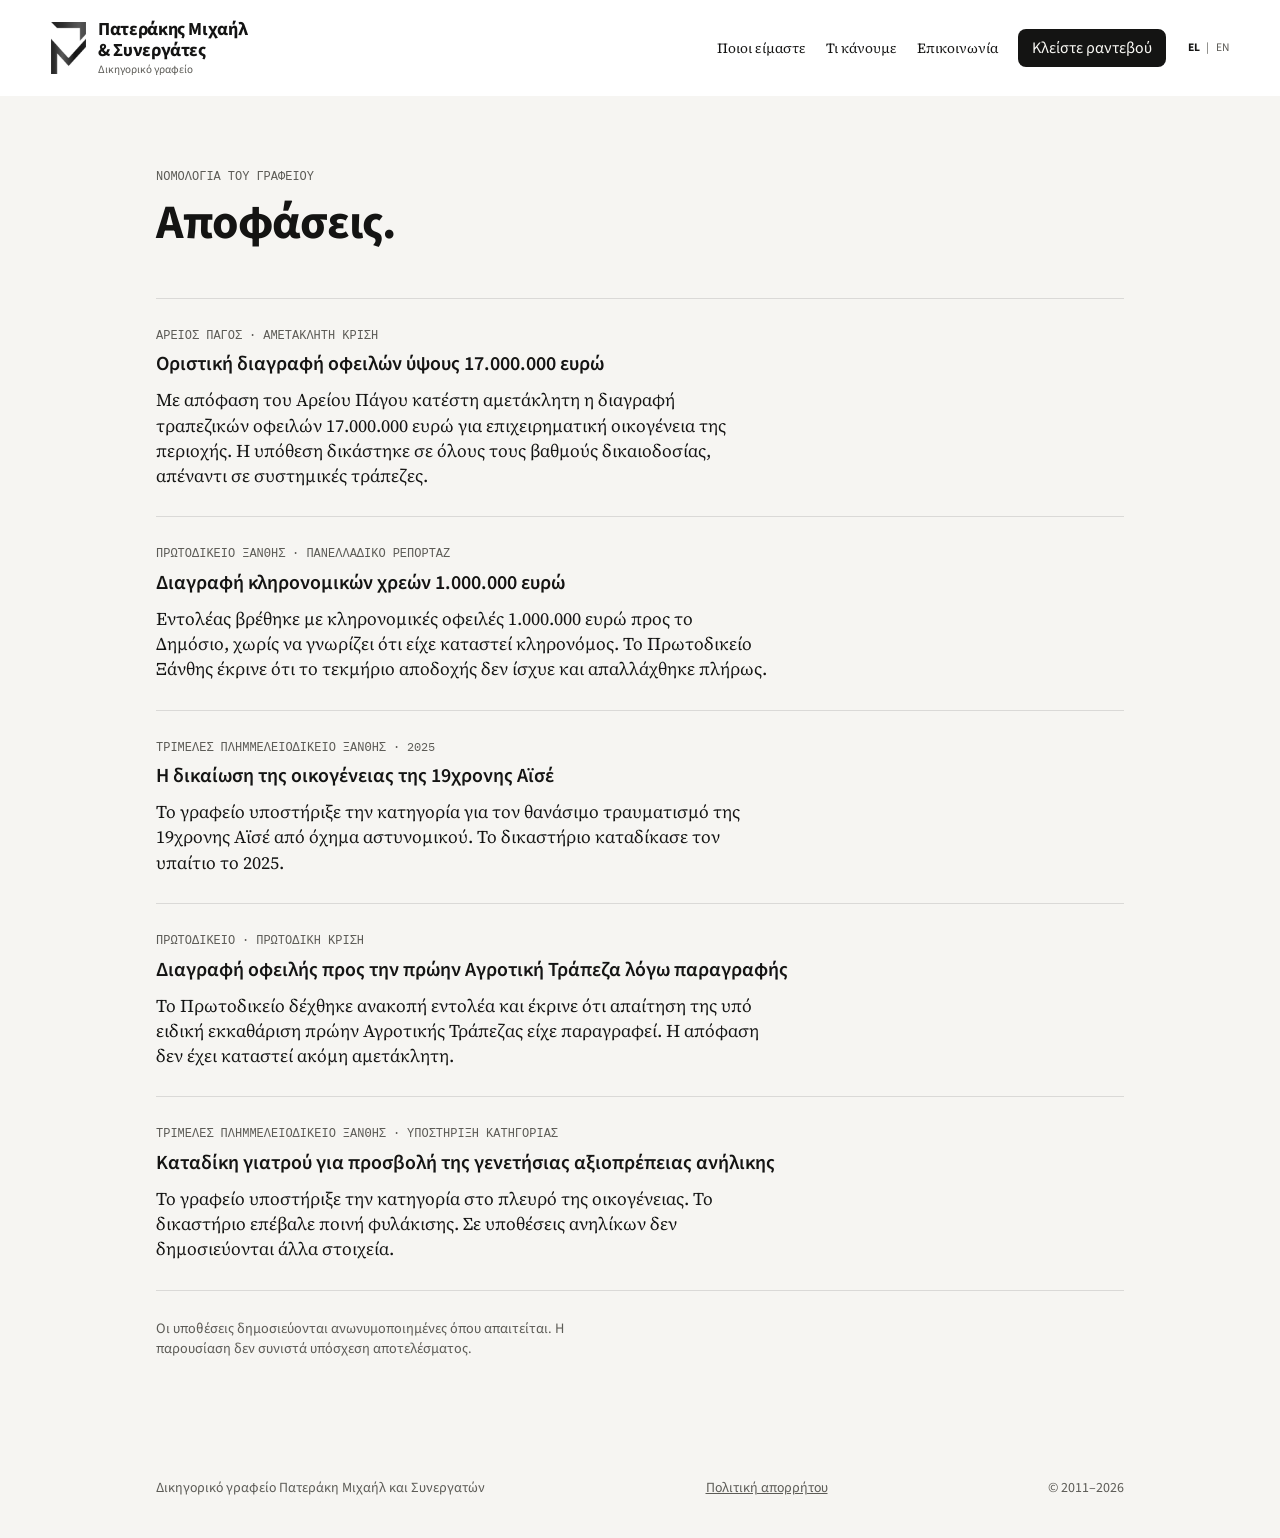
==== apofaseis.html @ 42102707 "deploy 2026-09-04 16:40" ====
<!DOCTYPE html>
<html lang="el">
<head>
<meta charset="utf-8">
<meta name="viewport" content="width=device-width, initial-scale=1">
<title data-i18n="title.apofaseis">Αποφάσεις σε υποθέσεις του γραφείου | Δικηγορικό γραφείο Πατεράκη, Ξάνθη</title>
<link rel="icon" href="favicon.png" type="image/png">
<link rel="apple-touch-icon" href="apple-touch-icon.png">
<link rel="preload" href="fonts/SourceSerif4-normal-600-greek.woff2" as="font" type="font/woff2" crossorigin>
<link rel="preload" href="fonts/SourceSans3-normal-400-greek.woff2" as="font" type="font/woff2" crossorigin>
<link rel="stylesheet" href="fonts.css">
<style>
:root{
  --bg:#F6F5F2;
  --ink:#141413;
  --mute:#5C5B56;
  --line:rgba(20,20,19,.12);
  --gold:#C4A35A;
  --gold-2:#E0C57A;
  --sans:"Source Sans 3", Arial, sans-serif;
  --serif:"Source Serif 4", Georgia, serif;
  --mono:"IBM Plex Mono", ui-monospace, monospace;
}
*{box-sizing:border-box}
html{scroll-behavior:smooth}
body{
  margin:0;
  background:var(--bg);
  color:var(--ink);
  font-family:var(--serif);
  font-size:1.25rem;
  line-height:1.4;
  font-weight:400;
  -webkit-font-smoothing:antialiased;
}
a{color:inherit}
:focus-visible{outline:1px solid var(--ink); outline-offset:3px}
.wrap{max-width:1080px; margin:0 auto; padding:0 clamp(24px,5vw,56px)}
header{position:sticky; top:0; z-index:20; background:#FFFFFF}
header .wrap{
  display:flex; align-items:center; justify-content:space-between;
  height:96px; gap:24px; max-width:none; width:100%;
  padding:0 clamp(24px,4vw,56px);
}
.brand{display:flex; align-items:center; gap:12px; text-decoration:none; flex:none; min-width:0; max-width:280px}
.brand .bmark{height:52px; width:auto; display:block}
.brand .name{display:flex; flex-direction:column; gap:0; font-family:var(--sans); color:var(--ink); line-height:1.15}
.brand .n1,.brand .n2{font-size:1.15rem; font-weight:700; letter-spacing:-.02em}
.brand .n3{margin-top:3px; font-size:.7rem; font-weight:400; color:var(--mute)}
nav{display:flex; align-items:center; gap:20px; justify-content:flex-end; flex:1}
nav a{
  text-decoration:none;
  font-family:var(--serif);
  font-size:.875rem;
  font-weight:400;
  line-height:1.3;
  color:var(--ink);
}
nav a:hover{color:var(--mute)}
nav a.on{text-decoration:underline; text-underline-offset:4px}
nav a.btn{
  background:#141413; color:#FAF9F5; padding:8px 14px; border-radius:8px;
  font-family:var(--sans); font-size:1rem; font-weight:400; line-height:1.4; flex:none;
}
nav a.btn:hover{background:#2a2a28; color:#FAF9F5}

.lang{
  display:flex; align-items:center; gap:6px;
  margin-left:2px;
  font-family:var(--sans);
  font-size:.72rem;
  font-weight:400;
  letter-spacing:.04em;
  line-height:1;
  flex:none;
  user-select:none;
}
.lang button{
  background:none; border:0; padding:0;
  font-family:inherit; font-size:inherit;
  font-weight:400;
  color:var(--mute);
  cursor:pointer;
  line-height:1;
}
.lang button.on{
  color:var(--ink);
  font-weight:700;
}
.lang .sep{color:var(--mute)}
@media (max-width:860px){
  header .wrap{height:auto; min-height:64px; flex-wrap:wrap; gap:10px 16px; padding:12px 18px}
  .brand{max-width:100%}
  .brand .bmark{height:36px}
  nav{width:100%; flex-wrap:wrap; gap:8px 12px; justify-content:flex-start}
  nav a{font-size:.68rem}
}
.page{padding:72px 0 96px}
.sec-k{
  margin:0 0 12px;
  font-family:var(--mono);
  font-size:.75rem;
  font-weight:400;
  letter-spacing:0;
  text-transform:uppercase;
  color:var(--mute);
}
h1{
  font-family:var(--sans);
  font-weight:700;
  font-size:clamp(2rem, 4vw, 3rem);
  line-height:1.1;
  letter-spacing:-.02em;
  margin:0 0 48px;
  color:var(--ink);
}
.faq{border-top:1px solid var(--line)}
.faq details{border-bottom:1px solid var(--line)}
.faq summary{
  cursor:pointer; list-style:none; padding:22px 0;
  font-family:var(--sans); font-weight:600; font-size:1.25rem; line-height:1.3; color:var(--ink);
}
.faq summary::-webkit-details-marker{display:none}
.faq summary::after{content:'+'; float:right; color:var(--mute); font-weight:400}
.faq details[open] summary::after{content:'−'}
.faq .a{padding:0 0 22px; color:var(--ink); max-width:68ch; font-size:1.125rem}
.list{border-top:1px solid var(--line)}
.list article{padding:28px 0; border-bottom:1px solid var(--line)}
.list .date{
  margin:0 0 8px;
  font-family:var(--mono);
  font-size:.75rem;
  letter-spacing:0;
  text-transform:uppercase;
  color:var(--mute);
}
.list h2{
  font-family:var(--sans);
  font-weight:600;
  font-size:1.25rem;
  line-height:1.3;
  margin:0 0 10px;
  color:var(--ink);
}
.list p{margin:0; color:var(--ink); max-width:68ch; font-size:1.125rem}
.list a.row{display:block; text-decoration:none}
.list a.row:hover h2{text-decoration:underline; text-underline-offset:3px}
.fine{margin:28px 0 0; color:var(--mute); font-size:.9rem; max-width:68ch; font-family:var(--sans)}
footer{
  padding:24px 0 40px;
  color:var(--mute);
  font-family:var(--sans);
  font-size:.875rem;
}
footer .wrap{display:flex; justify-content:space-between; gap:12px; flex-wrap:wrap}
</style>
<meta name="description" content="Αποφάσεις σε υποθέσεις του δικηγορικού γραφείου Πατεράκη στην Ξάνθη: Άρειος Πάγος, Πρωτοδικείο Ξάνθης, Τριμελές Πλημμελειοδικείο. Ανωνυμοποιημένη παρουσίαση.">
<link rel="canonical" href="https://www.mpaterakis.gr/apofaseis.html">
<meta name="robots" content="noindex, nofollow">
<meta name="theme-color" content="#141413">
<meta property="og:locale" content="el_GR">
<meta property="og:type" content="website">
<meta property="og:site_name" content="Δικηγορικό γραφείο Πατεράκη Μιχαήλ και Συνεργατών">
<meta property="og:title" content="Αποφάσεις σε υποθέσεις του γραφείου | Δικηγορικό γραφείο Πατεράκη, Ξάνθη">
<meta property="og:description" content="Αποφάσεις σε υποθέσεις του δικηγορικού γραφείου Πατεράκη στην Ξάνθη: Άρειος Πάγος, Πρωτοδικείο Ξάνθης, Τριμελές Πλημμελειοδικείο. Ανωνυμοποιημένη παρουσίαση.">
<meta property="og:url" content="https://www.mpaterakis.gr/apofaseis.html">
<meta property="og:image" content="https://www.mpaterakis.gr/og-image.jpg">
<meta property="og:image:width" content="1200">
<meta property="og:image:height" content="630">
<meta name="twitter:card" content="summary_large_image">
<meta name="twitter:title" content="Αποφάσεις σε υποθέσεις του γραφείου | Δικηγορικό γραφείο Πατεράκη, Ξάνθη">
<meta name="twitter:description" content="Αποφάσεις σε υποθέσεις του δικηγορικού γραφείου Πατεράκη στην Ξάνθη: Άρειος Πάγος, Πρωτοδικείο Ξάνθης, Τριμελές Πλημμελειοδικείο. Ανωνυμοποιημένη παρουσίαση.">
<meta name="twitter:image" content="https://www.mpaterakis.gr/og-image.jpg">
<script type="application/ld+json">{"@context": "https://schema.org", "@type": "BreadcrumbList", "itemListElement": [{"@type": "ListItem", "position": 1, "name": "Αρχική", "item": "https://www.mpaterakis.gr/"}, {"@type": "ListItem", "position": 2, "name": "Αποφάσεις", "item": "https://www.mpaterakis.gr/apofaseis.html"}]}</script>
<link rel="alternate" hreflang="el" href="https://www.mpaterakis.gr/apofaseis.html">
<link rel="alternate" hreflang="en" href="https://www.mpaterakis.gr/apofaseis.html?lang=en">
<link rel="alternate" hreflang="x-default" href="https://www.mpaterakis.gr/apofaseis.html">
<meta property="og:locale:alternate" content="en_US">
<script type="application/ld+json">{"@context": "https://schema.org", "@type": "WebPage", "@id": "https://www.mpaterakis.gr/apofaseis.html#webpage", "url": "https://www.mpaterakis.gr/apofaseis.html", "name": "Αποφάσεις σε υποθέσεις του γραφείου | Δικηγορικό γραφείο Πατεράκη, Ξάνθη", "description": "Αποφάσεις σε υποθέσεις του δικηγορικού γραφείου Πατεράκη στην Ξάνθη: Άρειος Πάγος, Πρωτοδικείο Ξάνθης, Τριμελές Πλημμελειοδικείο. Ανωνυμοποιημένη παρουσίαση.", "inLanguage": "el", "isPartOf": {"@type": "WebSite", "@id": "https://www.mpaterakis.gr/#website", "url": "https://www.mpaterakis.gr/", "name": "Δικηγορικό γραφείο Πατεράκη Μιχαήλ και Συνεργατών", "inLanguage": ["el", "en"], "publisher": {"@id": "https://www.mpaterakis.gr/#org"}}, "about": {"@id": "https://www.mpaterakis.gr/#org"}, "primaryImageOfPage": {"@type": "ImageObject", "url": "https://www.mpaterakis.gr/og-image.jpg", "width": 1200, "height": 630}}</script>
</head>
<body>
<header>
  <div class="wrap">
    <a class="brand" href="index.html">
      <img class="bmark" src="logo-mark-black.png" alt="">
      <span class="name"><span class="n1" data-i18n="brand.n1">Πατεράκης Μιχαήλ</span><span class="n2" data-i18n="brand.n2">&amp; Συνεργάτες</span><span class="n3" data-i18n="brand.n3">Δικηγορικό γραφείο</span></span>
    </a>
        <nav>
      <a href="index.html#poioi" data-i18n="nav.who">Ποιοι είμαστε</a>
      <a href="index.html#kanoume" data-i18n="nav.what">Τι κάνουμε</a>
      <a href="index.html#epikoinonia" data-i18n="nav.contact">Επικοινωνία</a>
      <a class="btn" href="index.html#epikoinonia" data-i18n="nav.book">Κλείστε ραντεβού</a>
      <span class="lang" role="group" data-i18n-aria="lang.label" aria-label="Γλώσσα">
        <button type="button" data-lang="el" class="on">EL</button>
        <span class="sep" aria-hidden="true">|</span>
        <button type="button" data-lang="en">EN</button>
      </span>
    </nav>
  </div>
</header>

<main class="page">
  <div class="wrap">
    <p class="sec-k" data-i18n="apo.kicker">Νομολογία του γραφείου</p>
    <h1 data-i18n="apo.h1">Αποφάσεις.</h1>
    <div class="list">
      <article>
        <p class="date" data-i18n="apo.1.date">Άρειος Πάγος · Αμετάκλητη κρίση</p>
        <h2 data-i18n="apo.1.title">Οριστική διαγραφή οφειλών ύψους 17.000.000 ευρώ</h2>
        <p data-i18n="apo.1.body">Με απόφαση του Αρείου Πάγου κατέστη αμετάκλητη η διαγραφή τραπεζικών οφειλών 17.000.000 ευρώ για επιχειρηματική οικογένεια της περιοχής. Η υπόθεση δικάστηκε σε όλους τους βαθμούς δικαιοδοσίας, απέναντι σε συστημικές τράπεζες.</p>
      </article>
      <article>
        <p class="date" data-i18n="apo.2.date">Πρωτοδικείο Ξάνθης · Πανελλαδικό ρεπορτάζ</p>
        <h2 data-i18n="apo.2.title">Διαγραφή κληρονομικών χρεών 1.000.000 ευρώ</h2>
        <p data-i18n="apo.2.body">Εντολέας βρέθηκε με κληρονομικές οφειλές 1.000.000 ευρώ προς το Δημόσιο, χωρίς να γνωρίζει ότι είχε καταστεί κληρονόμος. Το Πρωτοδικείο Ξάνθης έκρινε ότι το τεκμήριο αποδοχής δεν ίσχυε και απαλλάχθηκε πλήρως.</p>
      </article>
      <article>
        <p class="date" data-i18n="apo.3.date">Τριμελές Πλημμελειοδικείο Ξάνθης · 2025</p>
        <h2 data-i18n="apo.3.title">Η δικαίωση της οικογένειας της 19χρονης Αϊσέ</h2>
        <p data-i18n="apo.3.body">Το γραφείο υποστήριξε την κατηγορία για τον θανάσιμο τραυματισμό της 19χρονης Αϊσέ από όχημα αστυνομικού. Το δικαστήριο καταδίκασε τον υπαίτιο το 2025.</p>
      </article>
      <article>
        <p class="date" data-i18n="apo.4.date">Πρωτοδικείο · Πρωτόδικη κρίση</p>
        <h2 data-i18n="apo.4.title">Διαγραφή οφειλής προς την πρώην Αγροτική Τράπεζα λόγω παραγραφής</h2>
        <p data-i18n="apo.4.body">Το Πρωτοδικείο δέχθηκε ανακοπή εντολέα και έκρινε ότι απαίτηση της υπό ειδική εκκαθάριση πρώην Αγροτικής Τράπεζας είχε παραγραφεί. Η απόφαση δεν έχει καταστεί ακόμη αμετάκλητη.</p>
      </article>
      <article>
        <p class="date" data-i18n="apo.5.date">Τριμελές Πλημμελειοδικείο Ξάνθης · Υποστήριξη κατηγορίας</p>
        <h2 data-i18n="apo.5.title">Καταδίκη γιατρού για προσβολή της γενετήσιας αξιοπρέπειας ανήλικης</h2>
        <p data-i18n="apo.5.body">Το γραφείο υποστήριξε την κατηγορία στο πλευρό της οικογένειας. Το δικαστήριο επέβαλε ποινή φυλάκισης. Σε υποθέσεις ανηλίκων δεν δημοσιεύονται άλλα στοιχεία.</p>
      </article>
    </div>
    <p class="fine" data-i18n="apo.fine">Οι υποθέσεις δημοσιεύονται ανωνυμοποιημένες όπου απαιτείται. Η παρουσίαση δεν συνιστά υπόσχεση αποτελέσματος.</p>
  </div>
</main>

<footer>
  <div class="wrap">
    <span data-i18n="footer.firm">Δικηγορικό γραφείο Πατεράκη Μιχαήλ και Συνεργατών</span>
    <a href="aporrito.html" data-i18n="footer.privacy">Πολιτική απορρήτου</a>
    <span data-i18n="footer.note">© 2011–2026</span>
  </div>
</footer>
<script src="i18n.js"></script>
</body>
</html>
---- fonts.css ----
/* latin-ext */
@font-face {
  font-family: 'IBM Plex Mono';
  font-style: normal;
  font-weight: 400;
  font-display: swap;
  src: url(fonts/IBMPlexMono-normal-400-latin-ext.woff2) format('woff2');
  unicode-range: U+0100-02BA, U+02BD-02C5, U+02C7-02CC, U+02CE-02D7, U+02DD-02FF, U+0304, U+0308, U+0329, U+1D00-1DBF, U+1E00-1E9F, U+1EF2-1EFF, U+2020, U+20A0-20AB, U+20AD-20C0, U+2113, U+2C60-2C7F, U+A720-A7FF;
}
/* latin */
@font-face {
  font-family: 'IBM Plex Mono';
  font-style: normal;
  font-weight: 400;
  font-display: swap;
  src: url(fonts/IBMPlexMono-normal-400-latin.woff2) format('woff2');
  unicode-range: U+0000-00FF, U+0131, U+0152-0153, U+02BB-02BC, U+02C6, U+02DA, U+02DC, U+0304, U+0308, U+0329, U+2000-206F, U+20AC, U+2122, U+2191, U+2193, U+2212, U+2215, U+FEFF, U+FFFD;
}
/* latin-ext */
@font-face {
  font-family: 'IBM Plex Mono';
  font-style: normal;
  font-weight: 500;
  font-display: swap;
  src: url(fonts/IBMPlexMono-normal-500-latin-ext.woff2) format('woff2');
  unicode-range: U+0100-02BA, U+02BD-02C5, U+02C7-02CC, U+02CE-02D7, U+02DD-02FF, U+0304, U+0308, U+0329, U+1D00-1DBF, U+1E00-1E9F, U+1EF2-1EFF, U+2020, U+20A0-20AB, U+20AD-20C0, U+2113, U+2C60-2C7F, U+A720-A7FF;
}
/* latin */
@font-face {
  font-family: 'IBM Plex Mono';
  font-style: normal;
  font-weight: 500;
  font-display: swap;
  src: url(fonts/IBMPlexMono-normal-500-latin.woff2) format('woff2');
  unicode-range: U+0000-00FF, U+0131, U+0152-0153, U+02BB-02BC, U+02C6, U+02DA, U+02DC, U+0304, U+0308, U+0329, U+2000-206F, U+20AC, U+2122, U+2191, U+2193, U+2212, U+2215, U+FEFF, U+FFFD;
}
/* greek-ext */
@font-face {
  font-family: 'Source Sans 3';
  font-style: normal;
  font-weight: 400;
  font-display: swap;
  src: url(fonts/SourceSans3-normal-400-greek-ext.woff2) format('woff2');
  unicode-range: U+1F00-1FFF;
}
/* greek */
@font-face {
  font-family: 'Source Sans 3';
  font-style: normal;
  font-weight: 400;
  font-display: swap;
  src: url(fonts/SourceSans3-normal-400-greek.woff2) format('woff2');
  unicode-range: U+0370-0377, U+037A-037F, U+0384-038A, U+038C, U+038E-03A1, U+03A3-03FF;
}
/* latin-ext */
@font-face {
  font-family: 'Source Sans 3';
  font-style: normal;
  font-weight: 400;
  font-display: swap;
  src: url(fonts/SourceSans3-normal-400-latin-ext.woff2) format('woff2');
  unicode-range: U+0100-02BA, U+02BD-02C5, U+02C7-02CC, U+02CE-02D7, U+02DD-02FF, U+0304, U+0308, U+0329, U+1D00-1DBF, U+1E00-1E9F, U+1EF2-1EFF, U+2020, U+20A0-20AB, U+20AD-20C0, U+2113, U+2C60-2C7F, U+A720-A7FF;
}
/* latin */
@font-face {
  font-family: 'Source Sans 3';
  font-style: normal;
  font-weight: 400;
  font-display: swap;
  src: url(fonts/SourceSans3-normal-400-latin.woff2) format('woff2');
  unicode-range: U+0000-00FF, U+0131, U+0152-0153, U+02BB-02BC, U+02C6, U+02DA, U+02DC, U+0304, U+0308, U+0329, U+2000-206F, U+20AC, U+2122, U+2191, U+2193, U+2212, U+2215, U+FEFF, U+FFFD;
}
/* greek-ext */
@font-face {
  font-family: 'Source Sans 3';
  font-style: normal;
  font-weight: 500;
  font-display: swap;
  src: url(fonts/SourceSans3-normal-500-greek-ext.woff2) format('woff2');
  unicode-range: U+1F00-1FFF;
}
/* greek */
@font-face {
  font-family: 'Source Sans 3';
  font-style: normal;
  font-weight: 500;
  font-display: swap;
  src: url(fonts/SourceSans3-normal-500-greek.woff2) format('woff2');
  unicode-range: U+0370-0377, U+037A-037F, U+0384-038A, U+038C, U+038E-03A1, U+03A3-03FF;
}
/* latin-ext */
@font-face {
  font-family: 'Source Sans 3';
  font-style: normal;
  font-weight: 500;
  font-display: swap;
  src: url(fonts/SourceSans3-normal-500-latin-ext.woff2) format('woff2');
  unicode-range: U+0100-02BA, U+02BD-02C5, U+02C7-02CC, U+02CE-02D7, U+02DD-02FF, U+0304, U+0308, U+0329, U+1D00-1DBF, U+1E00-1E9F, U+1EF2-1EFF, U+2020, U+20A0-20AB, U+20AD-20C0, U+2113, U+2C60-2C7F, U+A720-A7FF;
}
/* latin */
@font-face {
  font-family: 'Source Sans 3';
  font-style: normal;
  font-weight: 500;
  font-display: swap;
  src: url(fonts/SourceSans3-normal-500-latin.woff2) format('woff2');
  unicode-range: U+0000-00FF, U+0131, U+0152-0153, U+02BB-02BC, U+02C6, U+02DA, U+02DC, U+0304, U+0308, U+0329, U+2000-206F, U+20AC, U+2122, U+2191, U+2193, U+2212, U+2215, U+FEFF, U+FFFD;
}
/* greek-ext */
@font-face {
  font-family: 'Source Sans 3';
  font-style: normal;
  font-weight: 600;
  font-display: swap;
  src: url(fonts/SourceSans3-normal-600-greek-ext.woff2) format('woff2');
  unicode-range: U+1F00-1FFF;
}
/* greek */
@font-face {
  font-family: 'Source Sans 3';
  font-style: normal;
  font-weight: 600;
  font-display: swap;
  src: url(fonts/SourceSans3-normal-600-greek.woff2) format('woff2');
  unicode-range: U+0370-0377, U+037A-037F, U+0384-038A, U+038C, U+038E-03A1, U+03A3-03FF;
}
/* latin-ext */
@font-face {
  font-family: 'Source Sans 3';
  font-style: normal;
  font-weight: 600;
  font-display: swap;
  src: url(fonts/SourceSans3-normal-600-latin-ext.woff2) format('woff2');
  unicode-range: U+0100-02BA, U+02BD-02C5, U+02C7-02CC, U+02CE-02D7, U+02DD-02FF, U+0304, U+0308, U+0329, U+1D00-1DBF, U+1E00-1E9F, U+1EF2-1EFF, U+2020, U+20A0-20AB, U+20AD-20C0, U+2113, U+2C60-2C7F, U+A720-A7FF;
}
/* latin */
@font-face {
  font-family: 'Source Sans 3';
  font-style: normal;
  font-weight: 600;
  font-display: swap;
  src: url(fonts/SourceSans3-normal-600-latin.woff2) format('woff2');
  unicode-range: U+0000-00FF, U+0131, U+0152-0153, U+02BB-02BC, U+02C6, U+02DA, U+02DC, U+0304, U+0308, U+0329, U+2000-206F, U+20AC, U+2122, U+2191, U+2193, U+2212, U+2215, U+FEFF, U+FFFD;
}
/* greek-ext */
@font-face {
  font-family: 'Source Sans 3';
  font-style: normal;
  font-weight: 700;
  font-display: swap;
  src: url(fonts/SourceSans3-normal-700-greek-ext.woff2) format('woff2');
  unicode-range: U+1F00-1FFF;
}
/* greek */
@font-face {
  font-family: 'Source Sans 3';
  font-style: normal;
  font-weight: 700;
  font-display: swap;
  src: url(fonts/SourceSans3-normal-700-greek.woff2) format('woff2');
  unicode-range: U+0370-0377, U+037A-037F, U+0384-038A, U+038C, U+038E-03A1, U+03A3-03FF;
}
/* latin-ext */
@font-face {
  font-family: 'Source Sans 3';
  font-style: normal;
  font-weight: 700;
  font-display: swap;
  src: url(fonts/SourceSans3-normal-700-latin-ext.woff2) format('woff2');
  unicode-range: U+0100-02BA, U+02BD-02C5, U+02C7-02CC, U+02CE-02D7, U+02DD-02FF, U+0304, U+0308, U+0329, U+1D00-1DBF, U+1E00-1E9F, U+1EF2-1EFF, U+2020, U+20A0-20AB, U+20AD-20C0, U+2113, U+2C60-2C7F, U+A720-A7FF;
}
/* latin */
@font-face {
  font-family: 'Source Sans 3';
  font-style: normal;
  font-weight: 700;
  font-display: swap;
  src: url(fonts/SourceSans3-normal-700-latin.woff2) format('woff2');
  unicode-range: U+0000-00FF, U+0131, U+0152-0153, U+02BB-02BC, U+02C6, U+02DA, U+02DC, U+0304, U+0308, U+0329, U+2000-206F, U+20AC, U+2122, U+2191, U+2193, U+2212, U+2215, U+FEFF, U+FFFD;
}
/* greek */
@font-face {
  font-family: 'Source Serif 4';
  font-style: italic;
  font-weight: 400;
  font-display: swap;
  src: url(fonts/SourceSerif4-italic-400-greek.woff2) format('woff2');
  unicode-range: U+0370-0377, U+037A-037F, U+0384-038A, U+038C, U+038E-03A1, U+03A3-03FF;
}
/* latin-ext */
@font-face {
  font-family: 'Source Serif 4';
  font-style: italic;
  font-weight: 400;
  font-display: swap;
  src: url(fonts/SourceSerif4-italic-400-latin-ext.woff2) format('woff2');
  unicode-range: U+0100-02BA, U+02BD-02C5, U+02C7-02CC, U+02CE-02D7, U+02DD-02FF, U+0304, U+0308, U+0329, U+1D00-1DBF, U+1E00-1E9F, U+1EF2-1EFF, U+2020, U+20A0-20AB, U+20AD-20C0, U+2113, U+2C60-2C7F, U+A720-A7FF;
}
/* latin */
@font-face {
  font-family: 'Source Serif 4';
  font-style: italic;
  font-weight: 400;
  font-display: swap;
  src: url(fonts/SourceSerif4-italic-400-latin.woff2) format('woff2');
  unicode-range: U+0000-00FF, U+0131, U+0152-0153, U+02BB-02BC, U+02C6, U+02DA, U+02DC, U+0304, U+0308, U+0329, U+2000-206F, U+20AC, U+2122, U+2191, U+2193, U+2212, U+2215, U+FEFF, U+FFFD;
}
/* greek */
@font-face {
  font-family: 'Source Serif 4';
  font-style: normal;
  font-weight: 400;
  font-display: swap;
  src: url(fonts/SourceSerif4-normal-400-greek.woff2) format('woff2');
  unicode-range: U+0370-0377, U+037A-037F, U+0384-038A, U+038C, U+038E-03A1, U+03A3-03FF;
}
/* latin-ext */
@font-face {
  font-family: 'Source Serif 4';
  font-style: normal;
  font-weight: 400;
  font-display: swap;
  src: url(fonts/SourceSerif4-normal-400-latin-ext.woff2) format('woff2');
  unicode-range: U+0100-02BA, U+02BD-02C5, U+02C7-02CC, U+02CE-02D7, U+02DD-02FF, U+0304, U+0308, U+0329, U+1D00-1DBF, U+1E00-1E9F, U+1EF2-1EFF, U+2020, U+20A0-20AB, U+20AD-20C0, U+2113, U+2C60-2C7F, U+A720-A7FF;
}
/* latin */
@font-face {
  font-family: 'Source Serif 4';
  font-style: normal;
  font-weight: 400;
  font-display: swap;
  src: url(fonts/SourceSerif4-normal-400-latin.woff2) format('woff2');
  unicode-range: U+0000-00FF, U+0131, U+0152-0153, U+02BB-02BC, U+02C6, U+02DA, U+02DC, U+0304, U+0308, U+0329, U+2000-206F, U+20AC, U+2122, U+2191, U+2193, U+2212, U+2215, U+FEFF, U+FFFD;
}
/* greek */
@font-face {
  font-family: 'Source Serif 4';
  font-style: normal;
  font-weight: 500;
  font-display: swap;
  src: url(fonts/SourceSerif4-normal-500-greek.woff2) format('woff2');
  unicode-range: U+0370-0377, U+037A-037F, U+0384-038A, U+038C, U+038E-03A1, U+03A3-03FF;
}
/* latin-ext */
@font-face {
  font-family: 'Source Serif 4';
  font-style: normal;
  font-weight: 500;
  font-display: swap;
  src: url(fonts/SourceSerif4-normal-500-latin-ext.woff2) format('woff2');
  unicode-range: U+0100-02BA, U+02BD-02C5, U+02C7-02CC, U+02CE-02D7, U+02DD-02FF, U+0304, U+0308, U+0329, U+1D00-1DBF, U+1E00-1E9F, U+1EF2-1EFF, U+2020, U+20A0-20AB, U+20AD-20C0, U+2113, U+2C60-2C7F, U+A720-A7FF;
}
/* latin */
@font-face {
  font-family: 'Source Serif 4';
  font-style: normal;
  font-weight: 500;
  font-display: swap;
  src: url(fonts/SourceSerif4-normal-500-latin.woff2) format('woff2');
  unicode-range: U+0000-00FF, U+0131, U+0152-0153, U+02BB-02BC, U+02C6, U+02DA, U+02DC, U+0304, U+0308, U+0329, U+2000-206F, U+20AC, U+2122, U+2191, U+2193, U+2212, U+2215, U+FEFF, U+FFFD;
}
/* greek */
@font-face {
  font-family: 'Source Serif 4';
  font-style: normal;
  font-weight: 600;
  font-display: swap;
  src: url(fonts/SourceSerif4-normal-600-greek.woff2) format('woff2');
  unicode-range: U+0370-0377, U+037A-037F, U+0384-038A, U+038C, U+038E-03A1, U+03A3-03FF;
}
/* latin-ext */
@font-face {
  font-family: 'Source Serif 4';
  font-style: normal;
  font-weight: 600;
  font-display: swap;
  src: url(fonts/SourceSerif4-normal-600-latin-ext.woff2) format('woff2');
  unicode-range: U+0100-02BA, U+02BD-02C5, U+02C7-02CC, U+02CE-02D7, U+02DD-02FF, U+0304, U+0308, U+0329, U+1D00-1DBF, U+1E00-1E9F, U+1EF2-1EFF, U+2020, U+20A0-20AB, U+20AD-20C0, U+2113, U+2C60-2C7F, U+A720-A7FF;
}
/* latin */
@font-face {
  font-family: 'Source Serif 4';
  font-style: normal;
  font-weight: 600;
  font-display: swap;
  src: url(fonts/SourceSerif4-normal-600-latin.woff2) format('woff2');
  unicode-range: U+0000-00FF, U+0131, U+0152-0153, U+02BB-02BC, U+02C6, U+02DA, U+02DC, U+0304, U+0308, U+0329, U+2000-206F, U+20AC, U+2122, U+2191, U+2193, U+2212, U+2215, U+FEFF, U+FFFD;
}
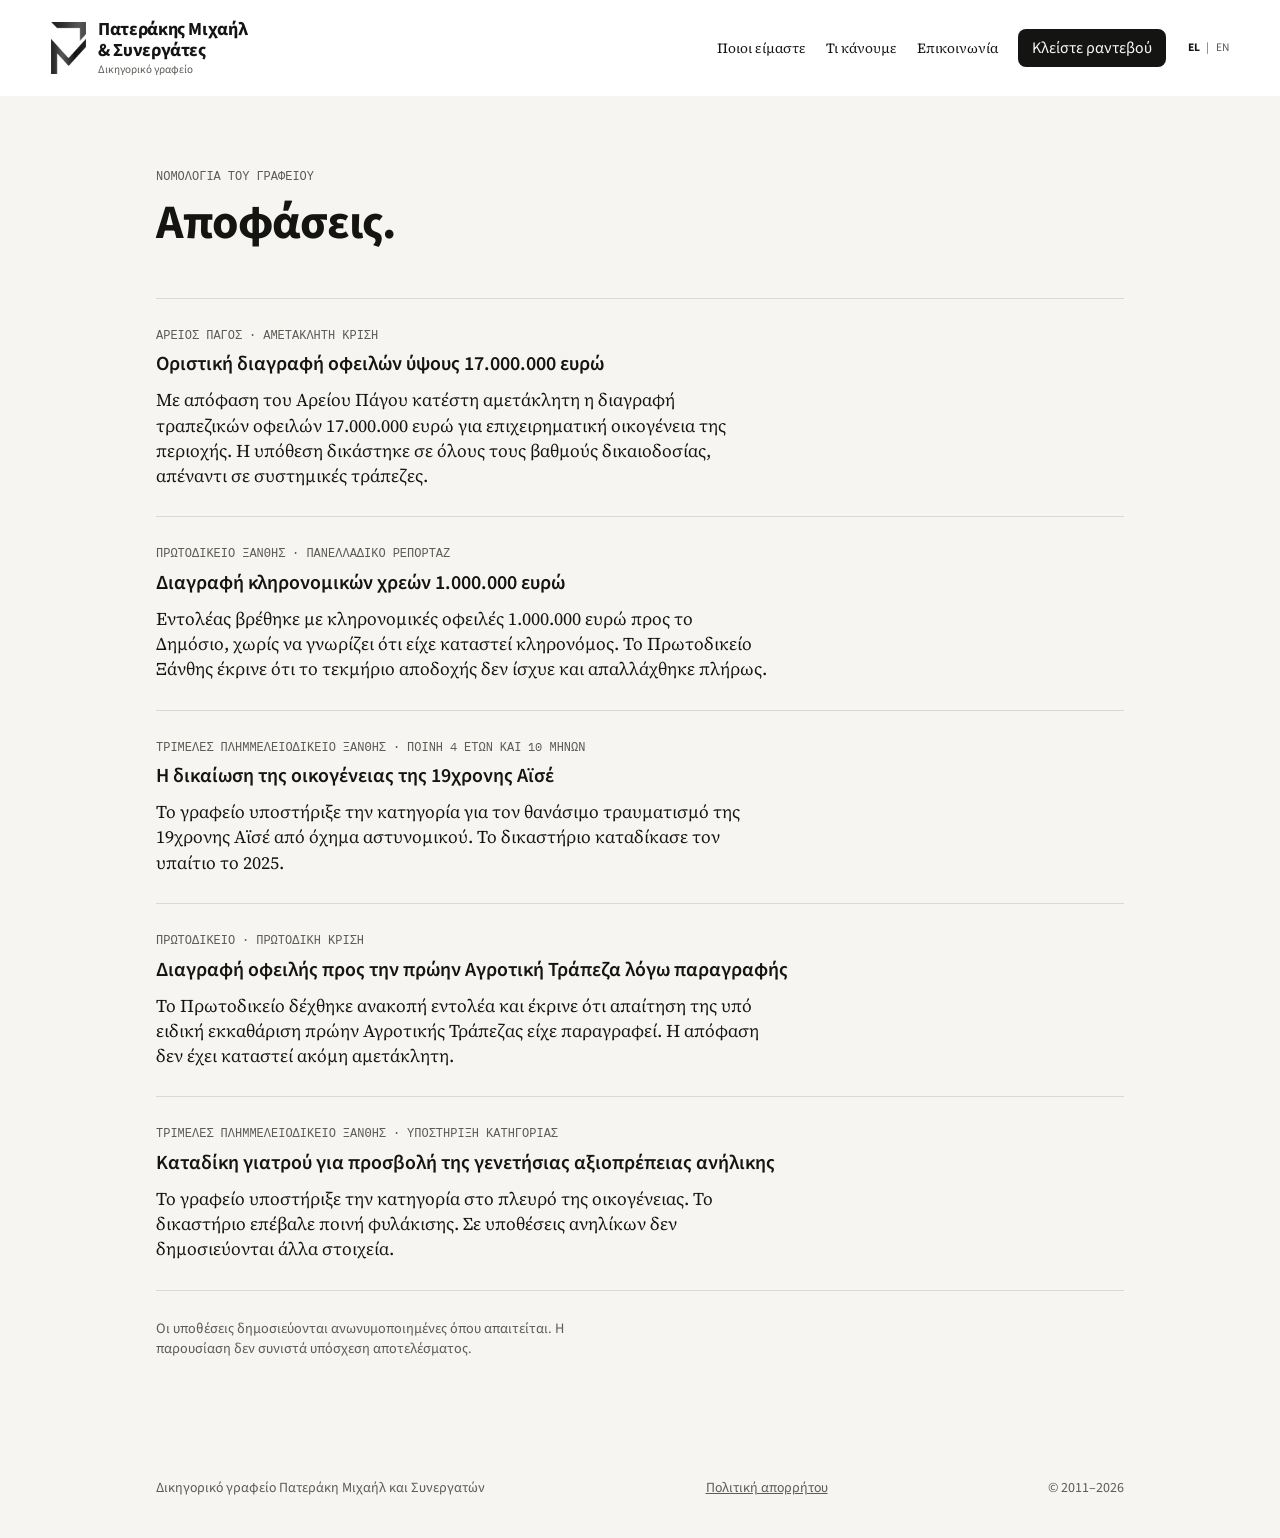
==== commit f74753c2: "2026-09-07: Aise sentence instead of year; Astron Center latin" ====
--- a/apofaseis.html
+++ b/apofaseis.html
@@ -4,7 +4,10 @@
 <meta charset="utf-8">
 <meta name="viewport" content="width=device-width, initial-scale=1">
 <title data-i18n="title.apofaseis">Αποφάσεις σε υποθέσεις του γραφείου | Δικηγορικό γραφείο Πατεράκη, Ξάνθη</title>
-<link rel="icon" href="favicon.png" type="image/png">
+<link rel="icon" href="favicon.ico" sizes="any">
+<link rel="icon" href="favicon-32.png" sizes="32x32" type="image/png">
+<link rel="icon" href="favicon-16.png" sizes="16x16" type="image/png">
+<link rel="icon" href="favicon.png" sizes="64x64" type="image/png">
 <link rel="apple-touch-icon" href="apple-touch-icon.png">
 <link rel="preload" href="fonts/SourceSerif4-normal-600-greek.woff2" as="font" type="font/woff2" crossorigin>
 <link rel="preload" href="fonts/SourceSans3-normal-400-greek.woff2" as="font" type="font/woff2" crossorigin>
@@ -156,7 +159,7 @@
 </style>
 <meta name="description" content="Αποφάσεις σε υποθέσεις του δικηγορικού γραφείου Πατεράκη στην Ξάνθη: Άρειος Πάγος, Πρωτοδικείο Ξάνθης, Τριμελές Πλημμελειοδικείο. Ανωνυμοποιημένη παρουσίαση.">
 <link rel="canonical" href="https://www.mpaterakis.gr/apofaseis.html">
-<meta name="robots" content="noindex, nofollow">
+<meta name="robots" content="index, follow, max-image-preview:large">
 <meta name="theme-color" content="#141413">
 <meta property="og:locale" content="el_GR">
 <meta property="og:type" content="website">
@@ -215,7 +218,7 @@
         <p data-i18n="apo.2.body">Εντολέας βρέθηκε με κληρονομικές οφειλές 1.000.000 ευρώ προς το Δημόσιο, χωρίς να γνωρίζει ότι είχε καταστεί κληρονόμος. Το Πρωτοδικείο Ξάνθης έκρινε ότι το τεκμήριο αποδοχής δεν ίσχυε και απαλλάχθηκε πλήρως.</p>
       </article>
       <article>
-        <p class="date" data-i18n="apo.3.date">Τριμελές Πλημμελειοδικείο Ξάνθης · 2025</p>
+        <p class="date" data-i18n="apo.3.date">Τριμελές Πλημμελειοδικείο Ξάνθης · Ποινή 4 ετών και 10 μηνών</p>
         <h2 data-i18n="apo.3.title">Η δικαίωση της οικογένειας της 19χρονης Αϊσέ</h2>
         <p data-i18n="apo.3.body">Το γραφείο υποστήριξε την κατηγορία για τον θανάσιμο τραυματισμό της 19χρονης Αϊσέ από όχημα αστυνομικού. Το δικαστήριο καταδίκασε τον υπαίτιο το 2025.</p>
       </article>
